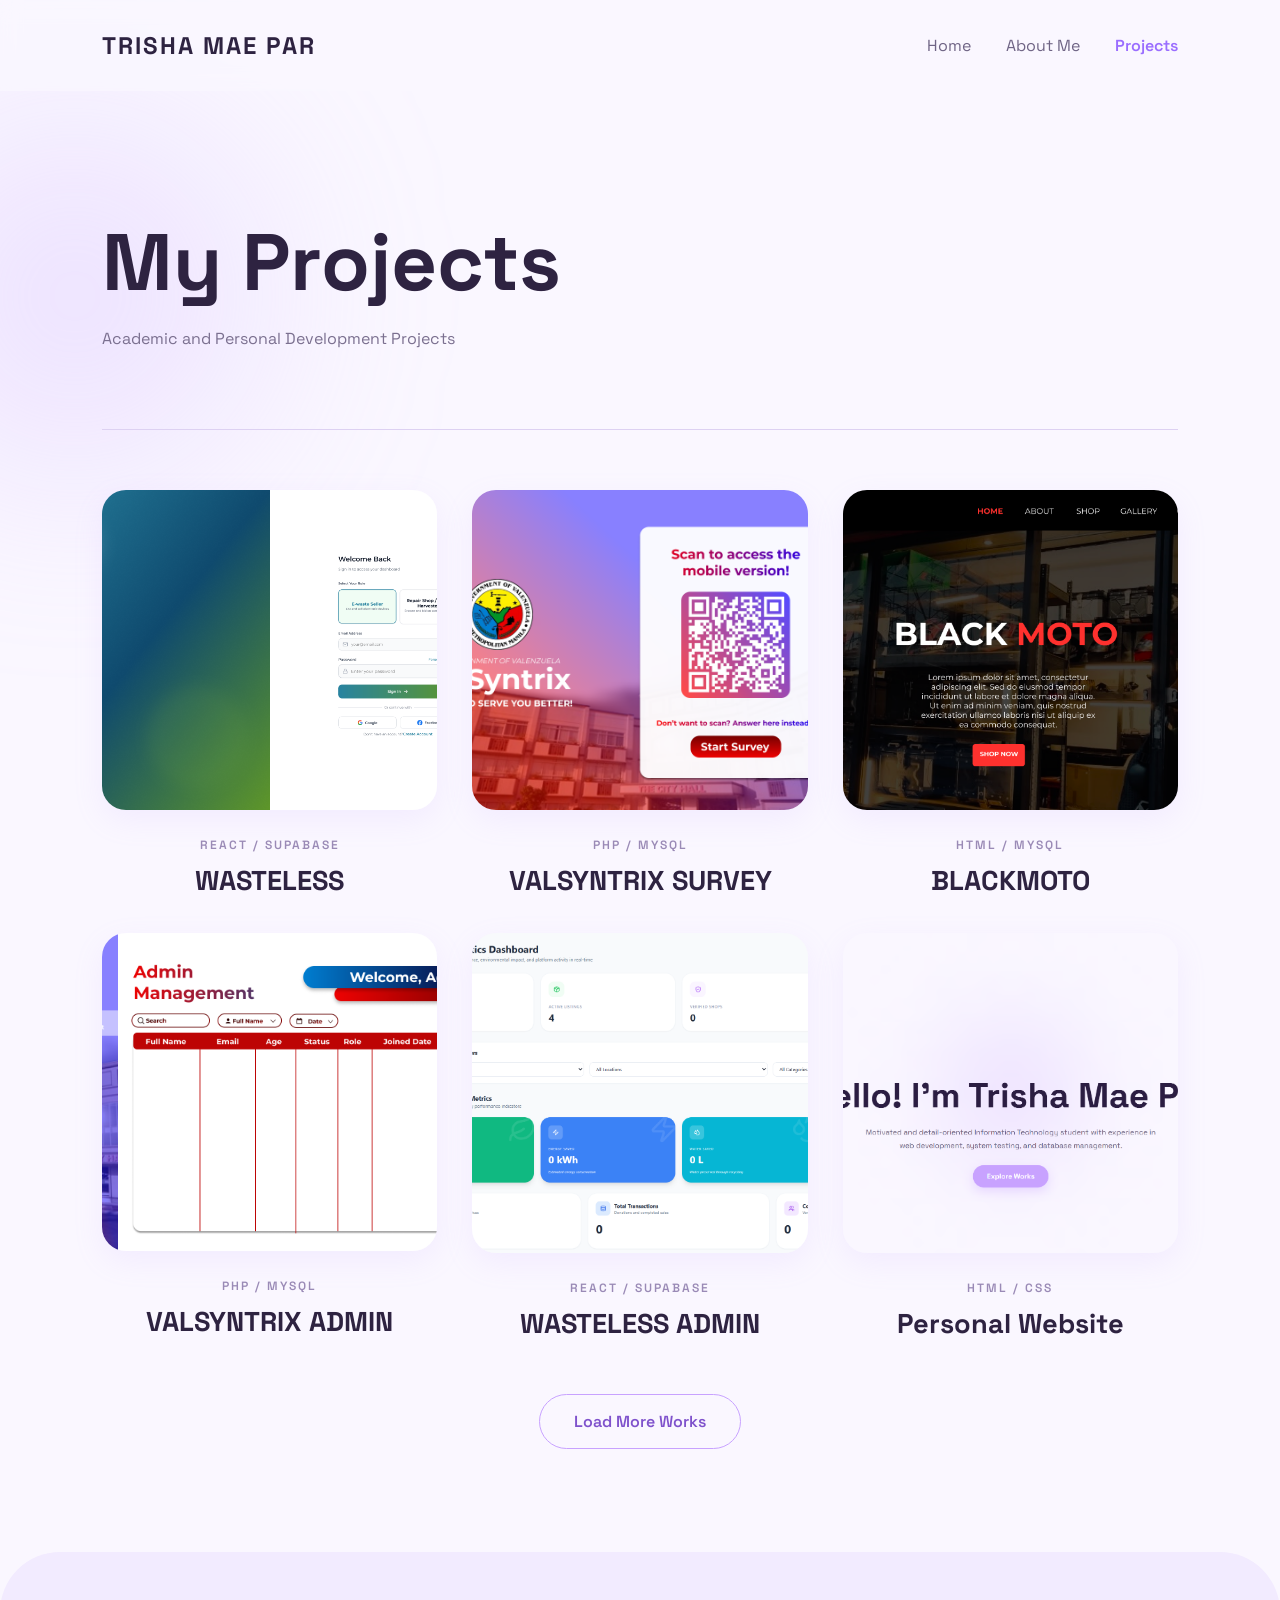
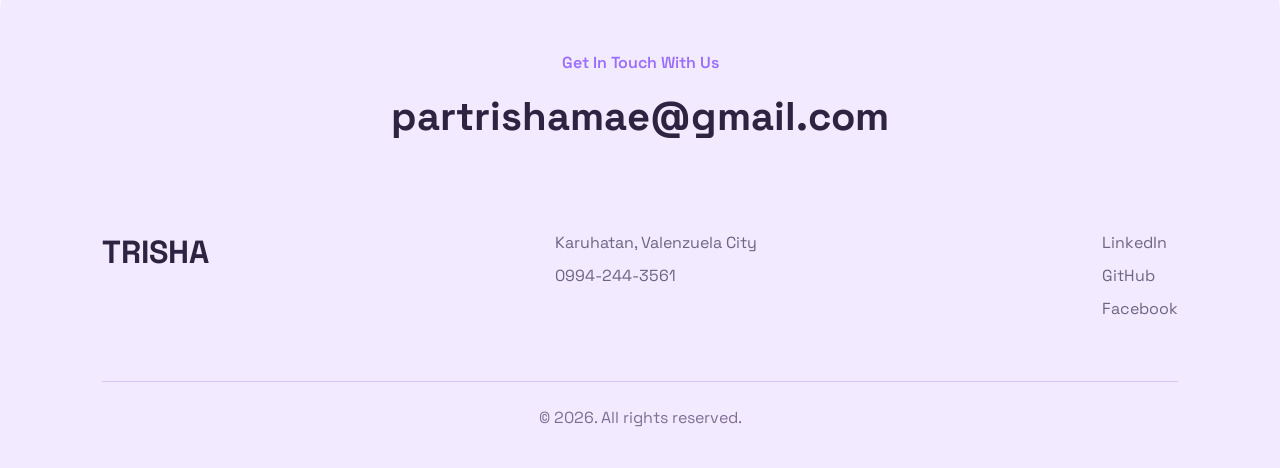
==== portfolio/projects.html @ ea0f2e7c "Add files via upload" ====
<!doctype html>
<html lang="en">
  <head>
    <meta charset="UTF-8" />
    <meta name="viewport" content="width=device-width, initial-scale=1.0" />
    <title>Projects | Trisha</title>

    <link rel="preconnect" href="https://fonts.googleapis.com" />
    <link rel="preconnect" href="https://fonts.gstatic.com" crossorigin />

    <link
      href="https://fonts.googleapis.com/css2?family=Space+Grotesk:wght@300;400;500;600;700&display=swap"
      rel="stylesheet"
    />

    <link rel="stylesheet" href="projects.css" />
  </head>
  <body>
    <!-- NAVBAR -->
    <header class="navbar">
      <div class="logo">TRISHA MAE PAR</div>

      <nav>
        <ul class="nav-links">
          <li><a href="index.html">Home</a></li>
          <li><a href="about.html">About Me</a></li>
          <li><a href="projects.html" class="active">Projects</a></li>
        </ul>
      </nav>
    </header>

    <!-- HERO -->
    <section class="hero">
      <div class="blur blur1"></div>

      <div class="hero-content">
        <h1>My Projects</h1>
        <p>Academic and Personal Development Projects</p>
      </div>
    </section>

    <!-- PROJECTS -->
    <section class="projects">
      <div class="line"></div>

      <div class="project-grid">
        <!-- CARD -->
        <div class="project-card">
          <img
            src="assets/wasteless.png"
            alt=""
          />
          <span>REACT / SUPABASE</span>
          <h3>WASTELESS</h3>
        </div>

        <div class="project-card">
          <img
            src="assets/valsyntrix.png"
            alt=""
          />
          <span>PHP / MYSQL</span>
          <h3>VALSYNTRIX SURVEY</h3>
        </div>

        <div class="project-card">
          <img
            src="assets/blackmoto.png"
            alt=""
          />
          <span>HTML / MYSQL</span>
          <h3>BLACKMOTO</h3>
        </div>

        <div class="project-card wide-card">
          <img
            src="assets/valsyntrix_admin.png"
            alt=""
          />
          <span>PHP / MYSQL</span>
          <h3>VALSYNTRIX ADMIN</h3>
        </div>

        <div class="project-card">
          <img
            src="assets/wasteless_admin.png"
            alt=""
          />
          <span>REACT / SUPABASE</span>
          <h3>WASTELESS ADMIN</h3>
        </div>

        <div class="project-card">
          <img
            src="assets/portfolio.png"
            alt=""
          />
          <span>HTML / CSS</span>
          <h3>Personal Website</h3>
        </div>
      </div>

      <div class="button-center">
        <a href="#" class="outline-btn">Load More Works</a>
      </div>
    </section>

    <!-- FOOTER -->
    <footer class="footer">
      <div class="footer-top">
        <p>Get In Touch With Us</p>
        <h2>partrishamae@gmail.com</h2>
      </div>

      <div class="footer-content">
        <div>
          <h3>TRISHA</h3>
        </div>

        <div>
          <p>Karuhatan, Valenzuela City</p>
          <p>0994-244-3561</p>
        </div>

        <div>
          <p>LinkedIn</p>
          <p>GitHub</p>
          <p>Facebook</p>
        </div>
      </div>

      <div class="footer-bottom">© 2026. All rights reserved.</div>
    </footer>
  </body>
</html>
---- portfolio/projects.css ----
*{
  margin:0;
  padding:0;
  box-sizing:border-box;
}

body{
  font-family:'Space Grotesk', sans-serif;
  background:#faf7ff;
  color:#2e2341;
  overflow-x:hidden;
}

/* BLUR EFFECT */

.blur{
  position:absolute;
  width:350px;
  height:350px;
  background:rgba(212,185,255,0.35);
  border-radius:50%;
  filter:blur(100px);
  z-index:-1;
}

.blur1{
  top:30px;
  left:-100px;
}

/* NAVBAR */

.navbar{
  width:100%;
  padding:30px 8%;
  display:flex;
  justify-content:space-between;
  align-items:center;
  position:sticky;
  top:0;
  background:rgba(250,247,255,0.75);
  backdrop-filter:blur(10px);
  z-index:999;
}

.logo{
  font-size:1.5rem;
  font-weight:700;
  letter-spacing:2px;
}

.nav-links{
  display:flex;
  gap:35px;
  list-style:none;
  align-items:center;
}

.nav-links a{
  text-decoration:none;
  color:#6f6485;
  transition:0.35s ease;
  position:relative;
}

/* Hover Effect */
.nav-links a::after{
  content:"";
  position:absolute;
  left:0;
  bottom:-6px;
  width:0%;
  height:2px;
  background:#b88cff;
  border-radius:10px;
  transition:0.35s ease;
}

.nav-links a:hover{
  color:#9c6eff;
}

.nav-links a:hover::after{
  width:100%;
}

.active{
  color:#9a6dff !important;
  font-weight:600;
}

.contact-btn{
  border:1px solid #c8a2ff;
  padding:11px 22px;
  border-radius:30px;
}

/* HERO */

.hero{
  padding:120px 8% 80px;
  position:relative;
}

.hero-content h1{
  font-size:5rem;
  margin-bottom:15px;
}

.hero-content p{
  color:#7b7090;
  font-size:1rem;
}

.line{
  width:84%;
  height:1px;
  background:#ddd1f2;
  margin:0 auto 60px;
}

/* PROJECTS */

.projects{
  padding-bottom:120px;
}

.project-grid{
  width:84%;
  margin:auto;
  display:grid;
  grid-template-columns:repeat(3,1fr);
  gap:35px;
}

.project-card{
  text-align:center;
}

.project-card img{
  width:100%;
  height:320px;
  object-fit:cover;
  border-radius:24px;
  transition:0.4s ease;
  box-shadow:0 10px 30px rgba(188,160,255,0.12);
}

.project-card img:hover{
  transform:translateY(-10px);
}

.project-card span{
  display:block;
  margin-top:22px;
  font-size:0.75rem;
  letter-spacing:2px;
  color:#9a8ab6;
  font-weight:600;
}

.project-card h3{
  margin-top:10px;
  font-size:1.7rem;
}

.wide-card{
  grid-column:span 1;
}

.wide-card img{
  height:318px;
}

.button-center{
  text-align:center;
  margin-top:70px;
}

.outline-btn{
  text-decoration:none;
  border:1px solid #c8a2ff;
  padding:16px 34px;
  border-radius:50px;
  color:#7f52cc;
  font-weight:600;
  transition:0.3s ease;
}

.outline-btn:hover{
  background:#c8a2ff;
  color:white;
}

/* FOOTER */

.footer{
  background:#f2ebff;
  padding:100px 8% 40px;
  border-top-left-radius:60px;
  border-top-right-radius:60px;
}

.footer-top{
  text-align:center;
  margin-bottom:90px;
}

.footer-top p{
  color:#9a6dff;
  font-weight:600;
  margin-bottom:18px;
}

.footer-top h2{
  font-size:2.5rem;
}

.footer-content{
  display:flex;
  justify-content:space-between;
  flex-wrap:wrap;
  gap:40px;
  margin-bottom:50px;
}

.footer-content h3{
  font-size:2rem;
}

.footer-content p{
  color:#6f6485;
  margin-bottom:12px;
  transition:0.3s ease;
  cursor:pointer;
}

.footer-content p:hover{
  color:#9c6eff;
  transform:translateX(4px);
}

.footer-bottom{
  border-top:1px solid #d9c8f6;
  padding-top:25px;
  text-align:center;
  color:#7d6f95;
}

/* RESPONSIVE */

@media(max-width:1100px){

  .project-grid{
    grid-template-columns:repeat(2,1fr);
  }

  .hero-content h1{
    font-size:4rem;
  }

  .footer-top h2{
    font-size:3rem;
  }
}

@media(max-width:768px){

  .navbar{
    flex-direction:column;
    gap:20px;
  }

  .nav-links{
    flex-wrap:wrap;
    justify-content:center;
    gap:18px;
  }

  .project-grid{
    grid-template-columns:1fr;
  }

  .hero-content h1{
    font-size:3rem;
  }

  .footer-top h2{
    font-size:2.2rem;
  }

  .footer-content{
    flex-direction:column;
  }
}
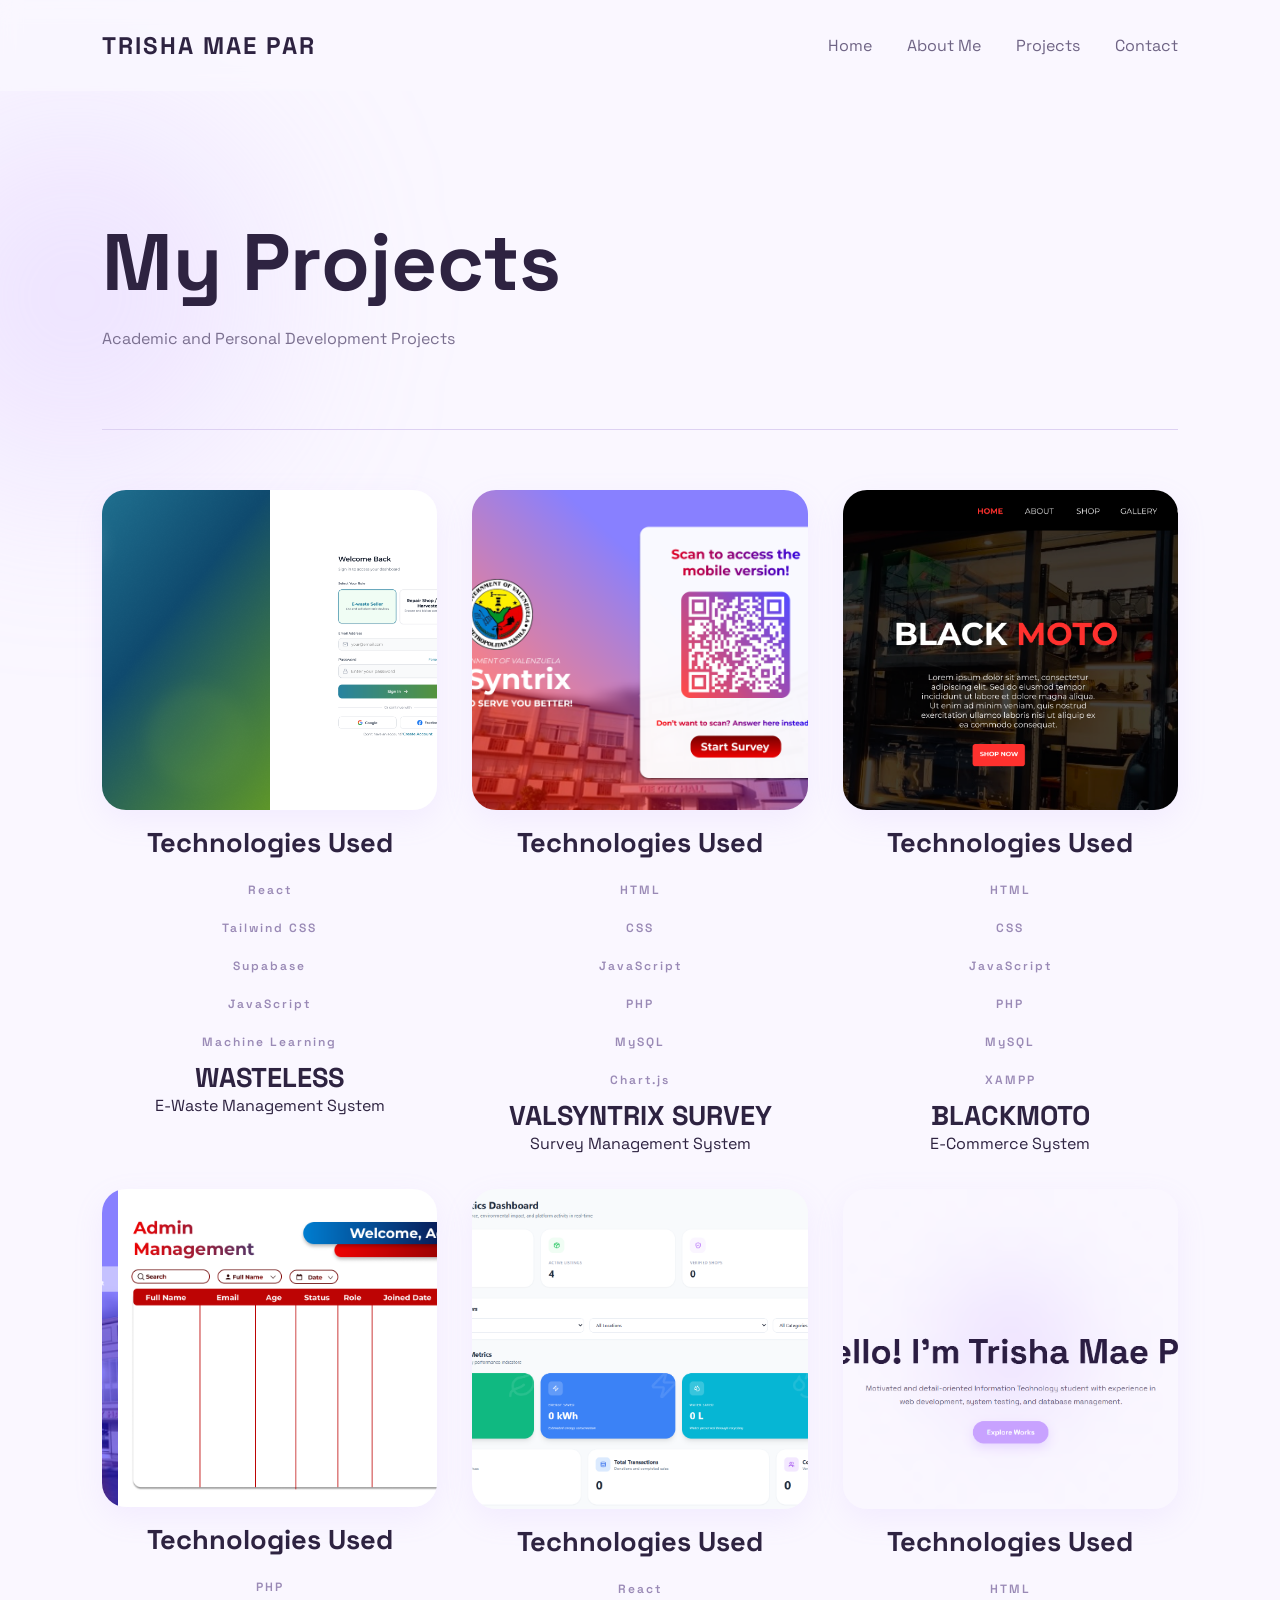
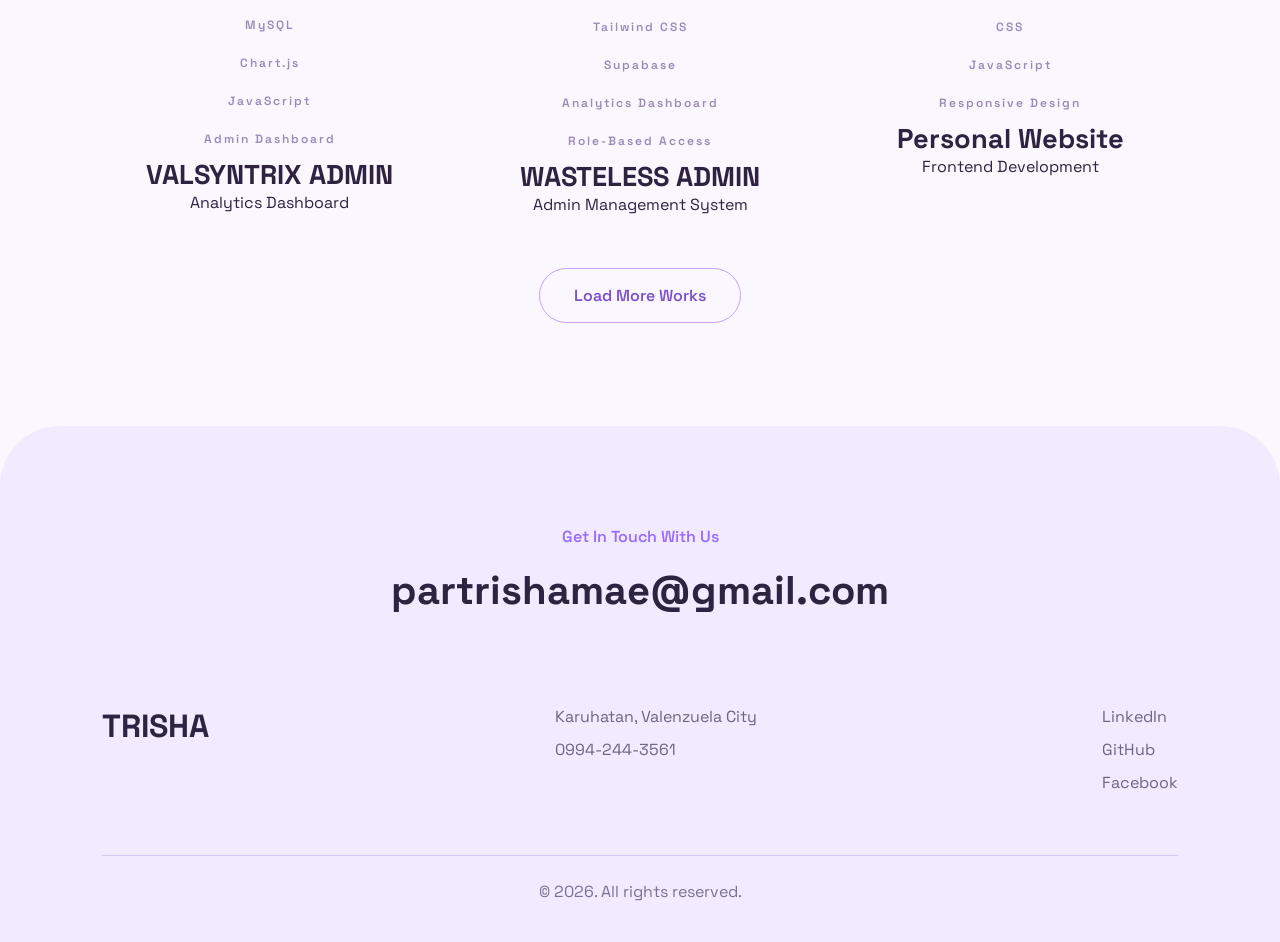
==== commit ec6846bb: "updated" ====
--- a/portfolio/projects.html
+++ b/portfolio/projects.html
@@ -22,9 +22,10 @@
 
       <nav>
         <ul class="nav-links">
-          <li><a href="index.html">Home</a></li>
-          <li><a href="about.html">About Me</a></li>
-          <li><a href="projects.html" class="active">Projects</a></li>
+          <li><a href="#home">Home</a></li>
+          <li><a href="#about">About Me</a></li>
+          <li><a href="#projects">Projects</a></li>
+          <li><a href="#contact">Contact</a></li>
         </ul>
       </nav>
     </header>
@@ -44,59 +45,149 @@
       <div class="line"></div>
 
       <div class="project-grid">
-        <!-- CARD -->
-        <div class="project-card">
-          <img
-            src="assets/wasteless.png"
-            alt=""
-          />
-          <span>REACT / SUPABASE</span>
-          <h3>WASTELESS</h3>
-        </div>
-
-        <div class="project-card">
-          <img
-            src="assets/valsyntrix.png"
-            alt=""
-          />
-          <span>PHP / MYSQL</span>
-          <h3>VALSYNTRIX SURVEY</h3>
-        </div>
-
-        <div class="project-card">
-          <img
-            src="assets/blackmoto.png"
-            alt=""
-          />
-          <span>HTML / MYSQL</span>
-          <h3>BLACKMOTO</h3>
-        </div>
-
+        <!-- WASTELESS -->
+        <div class="project-card">
+          <div class="project-image">
+            <img src="assets/wasteless.png" alt="" />
+
+            <div class="project-overlay">
+              <h3>Technologies Used</h3>
+
+              <div class="tech-stack">
+                <span>React</span>
+                <span>Tailwind CSS</span>
+                <span>Supabase</span>
+                <span>JavaScript</span>
+                <span>Machine Learning</span>
+              </div>
+            </div>
+          </div>
+
+          <div class="project-info">
+            <h3>WASTELESS</h3>
+            <p>E-Waste Management System</p>
+          </div>
+        </div>
+
+        <!-- VALSYNTRIX -->
+        <div class="project-card">
+          <div class="project-image">
+            <img src="assets/valsyntrix.png" alt="" />
+
+            <div class="project-overlay">
+              <h3>Technologies Used</h3>
+
+              <div class="tech-stack">
+                <span>HTML</span>
+                <span>CSS</span>
+                <span>JavaScript</span>
+                <span>PHP</span>
+                <span>MySQL</span>
+                <span>Chart.js</span>
+              </div>
+            </div>
+          </div>
+
+          <div class="project-info">
+            <h3>VALSYNTRIX SURVEY</h3>
+            <p>Survey Management System</p>
+          </div>
+        </div>
+
+        <!-- BLACKMOTO -->
+        <div class="project-card">
+          <div class="project-image">
+            <img src="assets/blackmoto.png" alt="" />
+
+            <div class="project-overlay">
+              <h3>Technologies Used</h3>
+
+              <div class="tech-stack">
+                <span>HTML</span>
+                <span>CSS</span>
+                <span>JavaScript</span>
+                <span>PHP</span>
+                <span>MySQL</span>
+                <span>XAMPP</span>
+              </div>
+            </div>
+          </div>
+
+          <div class="project-info">
+            <h3>BLACKMOTO</h3>
+            <p>E-Commerce System</p>
+          </div>
+        </div>
+
+        <!-- VALSYNTRIX ADMIN -->
         <div class="project-card wide-card">
-          <img
-            src="assets/valsyntrix_admin.png"
-            alt=""
-          />
-          <span>PHP / MYSQL</span>
-          <h3>VALSYNTRIX ADMIN</h3>
-        </div>
-
-        <div class="project-card">
-          <img
-            src="assets/wasteless_admin.png"
-            alt=""
-          />
-          <span>REACT / SUPABASE</span>
-          <h3>WASTELESS ADMIN</h3>
-        </div>
-
-        <div class="project-card">
-          <img
-            src="assets/portfolio.png"
-            alt=""
-          />
-          <span>HTML / CSS</span>
-          <h3>Personal Website</h3>
+          <div class="project-image">
+            <img src="assets/valsyntrix_admin.png" alt="" />
+
+            <div class="project-overlay">
+              <h3>Technologies Used</h3>
+
+              <div class="tech-stack">
+                <span>PHP</span>
+                <span>MySQL</span>
+                <span>Chart.js</span>
+                <span>JavaScript</span>
+                <span>Admin Dashboard</span>
+              </div>
+            </div>
+          </div>
+
+          <div class="project-info">
+            <h3>VALSYNTRIX ADMIN</h3>
+            <p>Analytics Dashboard</p>
+          </div>
+        </div>
+
+        <!-- WASTELESS ADMIN -->
+        <div class="project-card">
+          <div class="project-image">
+            <img src="assets/wasteless_admin.png" alt="" />
+
+            <div class="project-overlay">
+              <h3>Technologies Used</h3>
+
+              <div class="tech-stack">
+                <span>React</span>
+                <span>Tailwind CSS</span>
+                <span>Supabase</span>
+                <span>Analytics Dashboard</span>
+                <span>Role-Based Access</span>
+              </div>
+            </div>
+          </div>
+
+          <div class="project-info">
+            <h3>WASTELESS ADMIN</h3>
+            <p>Admin Management System</p>
+          </div>
+        </div>
+
+        <!-- PORTFOLIO -->
+        <div class="project-card">
+          <div class="project-image">
+            <img src="assets/portfolio.png" alt="" />
+
+            <div class="project-overlay">
+              <h3>Technologies Used</h3>
+
+              <div class="tech-stack">
+                <span>HTML</span>
+                <span>CSS</span>
+                <span>JavaScript</span>
+                <span>Responsive Design</span>
+              </div>
+            </div>
+          </div>
+
+          <div class="project-info">
+            <h3>Personal Website</h3>
+            <p>Frontend Development</p>
+          </div>
         </div>
       </div>
 
